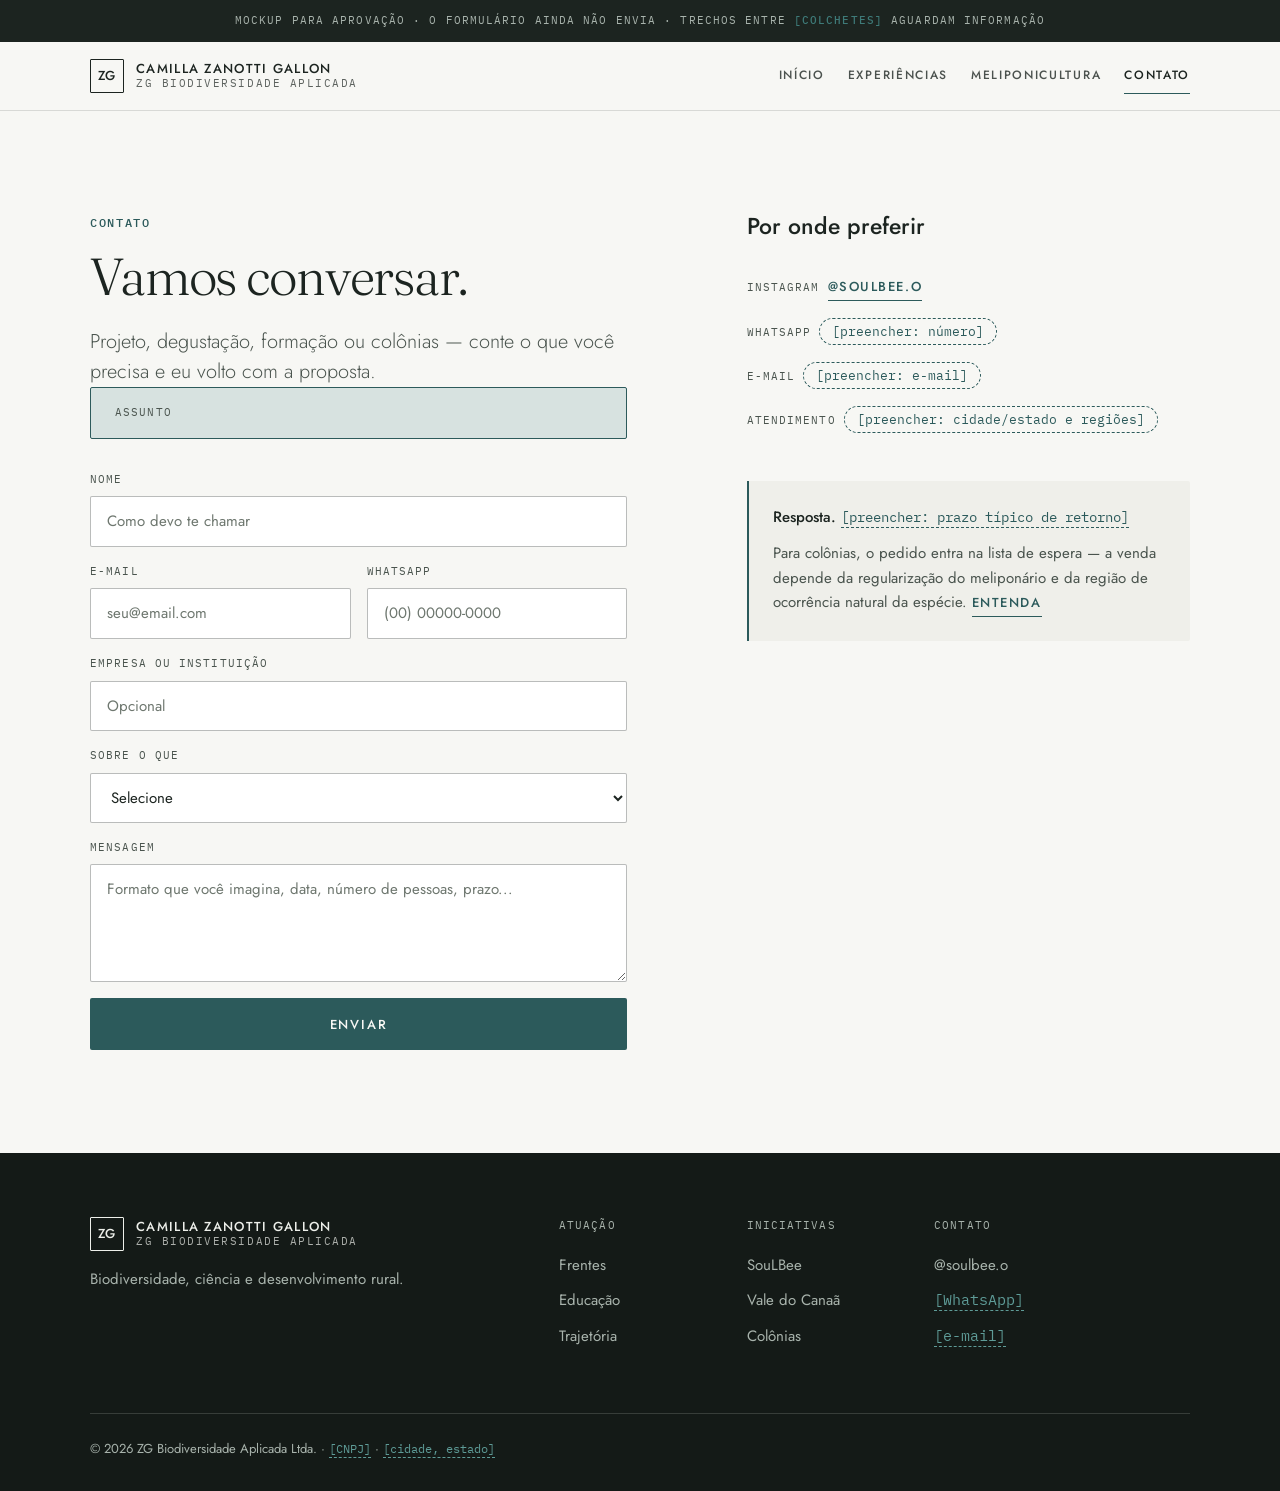
==== contato.html @ bf923b38 "Mockup do site de Camilla Zanotti Gallon Site estatico de quatro paginas liderado por Camilla/ZG Bio" ====
<!DOCTYPE html>
<html lang="pt-BR">
<head>
<meta charset="utf-8">
<meta name="viewport" content="width=device-width,initial-scale=1">
<meta name="robots" content="noindex,nofollow">
<title>Falar com Camilla</title>
<link rel="preconnect" href="https://fonts.googleapis.com">
<link rel="preconnect" href="https://fonts.gstatic.com" crossorigin>
<link rel="stylesheet" href="https://fonts.googleapis.com/css2?family=Fraunces:ital,opsz,wght@0,9..144,300..500;1,9..144,300..500&family=IBM+Plex+Mono:ital,wght@0,400;0,500;1,400&family=Jost:ital,wght@0,300..500;1,400&display=swap">
<link rel="stylesheet" href="css/site.css">
</head>
<body>

<!-- ============================================================
     == SB:CONTATO == o ponto onde as três portas se encontram
     ============================================================
     O formulário JÁ SABE de onde a pessoa veio: cada CTA do site
     chega aqui com ?oferta=slug, e o JS transforma isso em um
     bloco de contexto visível + campo preenchido. Assim a
     mensagem nunca chega sem assunto.
     ============================================================ -->

<div id="site" lang="pt-BR" data-marca="zg">

<a class="skip" href="#conteudo">Ir para o conteúdo</a>

<div class="aviso mono-caps">
  Mockup para aprovação · o formulário ainda não envia ·
  trechos entre <b>[colchetes]</b> aguardam informação
</div>

<span class="sentinela" id="sentinela" aria-hidden="true"></span>

<header class="hdr" id="hdr">
  <div class="container hdr-in">
    <a class="wm" href="index.html" aria-label="Camilla Zanotti Gallon, início">
      <span class="wm-sig" aria-hidden="true">ZG</span>
      <span class="wm-txt">
        <b>Camilla Zanotti Gallon</b>
        <span>ZG Biodiversidade Aplicada</span>
      </span>
    </a>
    <nav class="hdr-nav" aria-label="Navegação principal">
      <a href="index.html">Início</a>
      <a href="experiencias.html">Experiências</a>
      <a href="meliponicultura.html">Meliponicultura</a>
      <a href="contato.html">Contato</a>
    </nav>
    <button class="burger" id="burger" aria-expanded="false" aria-controls="menu">
      Menu <span class="burger-x" aria-hidden="true"></span>
    </button>
  </div>
  <span class="hdr-fio" aria-hidden="true"></span>
</header>

<div class="menu" id="menu" hidden>
  <button class="menu-fechar" id="menu-fechar">Fechar</button>
  <a href="index.html">Início</a>
  <a href="experiencias.html">Experiências</a>
  <a href="meliponicultura.html">Meliponicultura</a>
  <a href="contato.html">Contato</a>
</div>

<main id="conteudo">

<section class="sec band-page">
  <div class="container">
    <div class="g12" style="row-gap:var(--s-8)">

      <div style="grid-column:1 / span 6">
        <span class="eyebrow">Contato</span>
        <h1 style="margin-top:var(--s-4)">Vamos conversar.</h1>
        <p class="lead" style="margin-top:var(--s-5)">
          Projeto, degustação, formação ou colônias — conte o que você precisa e
          eu volto com a proposta.
        </p>

        <!-- preenchido pelo JS a partir de ?oferta= -->
        <div class="contexto" id="contexto" hidden>
          <span class="mono-caps">Assunto</span>
          <b id="contexto-nome"></b>
        </div>

        <form class="form" data-mock novalidate style="margin-top:var(--s-6)">
          <div class="campo">
            <label for="ct-nome">Nome</label>
            <input id="ct-nome" name="nome" type="text" autocomplete="name" placeholder="Como devo te chamar">
          </div>
          <div class="form-2">
            <div class="campo">
              <label for="ct-email">E-mail</label>
              <input id="ct-email" name="email" type="email" autocomplete="email" placeholder="seu@email.com">
            </div>
            <div class="campo">
              <label for="ct-fone">WhatsApp</label>
              <input id="ct-fone" name="telefone" type="tel" autocomplete="tel" placeholder="(00) 00000-0000">
            </div>
          </div>
          <div class="campo">
            <label for="ct-org">Empresa ou instituição</label>
            <input id="ct-org" name="organizacao" type="text" placeholder="Opcional">
          </div>
          <div class="campo">
            <label for="campo-assunto">Sobre o que</label>
            <select id="campo-assunto" name="assunto">
              <option value="">Selecione</option>
              <option>Degustação guiada para equipes e eventos</option>
              <option>Harmonização de méis</option>
              <option>Curadoria e análise sensorial de méis</option>
              <option>Participação como jurada em concursos</option>
              <option>Formação em meliponicultura — introdução</option>
              <option>Formação em meliponicultura — manejo</option>
              <option>Formação em análise sensorial de méis</option>
              <option>Lista de espera — colônias de abelhas nativas</option>
              <option>Projetos e consultoria técnica</option>
              <option>Outro assunto</option>
            </select>
          </div>
          <div class="campo">
            <label for="ct-msg">Mensagem</label>
            <textarea id="ct-msg" name="mensagem"
              placeholder="Formato que você imagina, data, número de pessoas, prazo..."></textarea>
          </div>
          <input type="hidden" id="campo-oferta" name="oferta" value="">
          <button class="btn btn-1" type="submit">Enviar</button>
          <p class="form-aviso nota-legal mono-caps" hidden>
            Este é um mockup — o formulário ainda não envia. No site publicado,
            esta mensagem chegaria por e-mail e WhatsApp, já com o assunto
            preenchido.
          </p>
        </form>
      </div>

      <div style="grid-column:8 / span 5">
        <h3>Por onde preferir</h3>
        <dl class="canais" style="flex-direction:column;gap:var(--s-4);border-top:0;padding-top:var(--s-4);margin-top:var(--s-4)">
          <div class="canal">
            <dt>Instagram</dt>
            <dd><a class="lnk lnk-ac" href="https://instagram.com/soulbee.o"
                   target="_blank" rel="noopener noreferrer">@soulbee.o</a></dd>
          </div>
          <div class="canal">
            <dt>WhatsApp</dt>
            <dd><span class="chip-ph">[preencher: número]</span></dd>
          </div>
          <div class="canal">
            <dt>E-mail</dt>
            <dd><span class="chip-ph">[preencher: e-mail]</span></dd>
          </div>
          <div class="canal">
            <dt>Atendimento</dt>
            <dd><span class="chip-ph">[preencher: cidade/estado e regiões]</span></dd>
          </div>
        </dl>

        <div class="nota-legal" style="margin-top:var(--s-7)">
          <p>
            <strong>Resposta.</strong>
            <span class="ph">[preencher: prazo t&iacute;pico de retorno]</span>
          </p>
          <p>
            Para colônias, o pedido entra na lista de espera — a venda depende da
            regularização do meliponário e da região de ocorrência natural da
            espécie. <a class="lnk lnk-ac" href="meliponicultura.html#colonias">Entenda</a>
          </p>
        </div>
      </div>

    </div>
  </div>
</section>

</main>

<footer class="ft band-dark-2">
  <div class="container">
    <div class="g12 ft-grid">
      <div class="ft-marca">
        <span class="wm">
          <span class="wm-sig" aria-hidden="true">ZG</span>
          <span class="wm-txt">
            <b>Camilla Zanotti Gallon</b>
            <span>ZG Biodiversidade Aplicada</span>
          </span>
        </span>
        <p>Biodiversidade, ciência e desenvolvimento rural.</p>
      </div>
      <div class="ft-col">
        <h4>Atuação</h4>
        <ul>
          <li><a href="index.html#frentes">Frentes</a></li>
          <li><a href="index.html#educacao">Educação</a></li>
          <li><a href="index.html#trajetoria">Trajetória</a></li>
        </ul>
      </div>
      <div class="ft-col">
        <h4>Iniciativas</h4>
        <ul>
          <li><a href="experiencias.html">SouLBee</a></li>
          <li><a href="meliponicultura.html">Vale do Canaã</a></li>
          <li><a href="meliponicultura.html#colonias">Colônias</a></li>
        </ul>
      </div>
      <div class="ft-col">
        <h4>Contato</h4>
        <ul>
          <li><a href="https://instagram.com/soulbee.o" target="_blank" rel="noopener noreferrer">@soulbee.o</a></li>
          <li><span class="ph">[WhatsApp]</span></li>
          <li><span class="ph">[e-mail]</span></li>
        </ul>
      </div>
    </div>
    <div class="ft-legal">
      <p>© 2026 ZG Biodiversidade Aplicada Ltda. · <span class="ph">[CNPJ]</span> · <span class="ph">[cidade, estado]</span></p>
    </div>
  </div>
</footer>

<noscript>
  <div class="aviso mono-caps">
    Sem JavaScript o formulário não preenche o assunto automaticamente —
    basta selecioná-lo na lista.
  </div>
</noscript>

</div><!-- /#site -->
<script src="js/site.js"></script>
</body>
</html>
---- css/site.css ----
/* ============================================================
   SITE CAMILLA ZANOTTI GALLON / ZG BIODIVERSIDADE APLICADA
   Folha compartilhada por todas as páginas.
   Índice:  grep -n "== SB:" css/site.css
   ============================================================

   DUAS MARCAS, UM SISTEMA
   A diferenciação vem de PALETA, DENSIDADE e ACENTO — não de
   tipografia. Trocar de fonte entre seções do mesmo site vira
   bagunça, e é a mesma pessoa por trás das duas.

     [data-marca="zg"]        relatório científico, papel frio,
                              acento petrol que PODE ser texto
     [data-marca="soulbee"]   editorial artesanal, creme quente,
                              âmbar que NUNCA pode ser texto

   Os componentes só usam tokens semânticos (--sf-*, --tx-*,
   --ac-*). Nenhum componente referencia cor de marca direto, e
   nenhuma cor existe só dentro de um bloco de tema.
   ============================================================ */

/* ============================================================
   == SB:CSS:RESET == à prova de quirks mode
   A Home é a página principal do artifact e é servida sem
   doctype (o publicador embrulha), então ela roda em quirks
   enquanto as outras rodam em standards. Estas regras fazem o
   layout ser idêntico nos dois modos.
   ============================================================ */
*,*::before,*::after{ box-sizing:border-box }
html,body{ margin:0; padding:0 }
/* :where() zera a especificidade do seletor. Sem isso o reset
   tinha peso de ID e vencia toda margem definida por classe. */
:where(#site) :where(h1,h2,h3,h4,p,ul,ol,dl,dd,figure,blockquote){ margin:0; padding:0 }
:where(#site) :where(ul,ol){ list-style:none }
:where(#site) :where(img,svg,video){ display:block; max-width:100% }
:where(#site) :where(button,input,select,textarea){ font:inherit; color:inherit }
:where(#site) :where(button){ background:none; border:0; padding:0; cursor:pointer }
:where(#site) :where(a){ color:inherit; text-decoration:none }

/* ============================================================
   == SB:CSS:TOKENS ==
   Tokens vivem em #site, não em :root — no alvo publicado o
   :root é o <html> do host e carrega data-theme.
   ============================================================ */
#site{
  color-scheme:only light;

  /* --- paleta ZG: relatório científico --- */
  --zg-paper:#F7F7F4;  --zg-paper-2:#EFEFEA;  --zg-paper-3:#E4E5DE;
  --zg-ink:#1C2420;    --zg-ink-2:#4A544E;    --zg-ink-3:#6E776F;
  --zg-accent:#2C5A5B; --zg-accent-2:#3E7A78; --zg-accent-pale:#D7E2E0;

  /* --- paleta SouLBee: editorial artesanal --- */
  --sb-cream:#F7F3E8;  --sb-cream-2:#EFE8D6;  --sb-cream-3:#FBF9F2;
  --sb-forest:#2A2E20; --sb-forest-2:#363B29; --sb-forest-3:#1C2016;
  --sb-sage:#8B8F5E;   --sb-sage-2:#C7CAA6;   --sb-sage-050:#EDEEE0;
  --sb-amber:#D99B2B;  --sb-amber-2:#B87F1C;  --sb-amber-pale:#F2D79A;
  --sb-mel:#8A5E12;    /* âmbar legível: 5.0:1 sobre creme */
  --sb-gold:#C6A15B;   --sb-brown:#6B4A2A;    --sb-frame:#EDE4D2;

  /* --- tipografia (compartilhada pelas duas marcas) --- */
  --f-display:"Fraunces","Iowan Old Style","Palatino Linotype",Palatino,"Book Antiqua",Georgia,serif;
  --f-sans:"Jost",Futura,"Century Gothic","Avenir Next",Avenir,"Segoe UI",Roboto,Arial,sans-serif;
  --f-mono:"IBM Plex Mono",ui-monospace,"SFMono-Regular","SF Mono",Menlo,Consolas,monospace;

  --fs-hero:clamp(2.5rem,1.3rem + 5.6vw,5rem);
  --fs-900:clamp(2rem,1.45rem + 2.6vw,3.25rem);
  --fs-800:clamp(1.6rem,1.3rem + 1.5vw,2.375rem);
  --fs-700:clamp(1.375rem,1.2rem + .85vw,1.75rem);
  --fs-600:clamp(1.1875rem,1.12rem + .4vw,1.4375rem);
  --fs-lead:clamp(1.0625rem,1rem + .45vw,1.25rem);
  --fs-400:clamp(1rem,.97rem + .15vw,1.0625rem);
  --fs-300:.9375rem; --fs-200:.8125rem; --fs-100:.75rem; --fs-mono:.6875rem;

  --lh-tight:1.04; --lh-snug:1.16; --lh-body:1.62;
  --tr-mega:-.022em; --tr-tight:-.012em;
  --tr-wide:.08em; --tr-eyebrow:.18em; --tr-marca:.3em;

  /* --- espaço --- */
  --s-1:.25rem; --s-2:.5rem; --s-3:.75rem; --s-4:1rem;  --s-5:1.5rem;
  --s-6:2rem;   --s-7:3rem;  --s-8:4rem;   --s-9:6rem;
  --sec-y:clamp(4rem,8vw,7.5rem);
  --gut:clamp(1.125rem,4vw,2.5rem);
  --maxw:1180px; --maxw-txt:62ch; --header-h:68px;

  /* --- formas e sombra --- */
  --r-1:2px; --r-2:6px; --r-pill:999px;
  --sh-nav:0 8px 24px rgba(28,36,32,.08);

  /* --- easing e duração --- */
  --e-out:cubic-bezier(.22,.61,.36,1);
  --e-inout:cubic-bezier(.65,.05,.36,1);
  --e-mel:cubic-bezier(.16,.84,.28,1);
  --e-gota:cubic-bezier(.55,.06,.68,.19);
  --d-1:140ms; --d-2:240ms; --d-3:420ms; --d-4:700ms;
  --d-asa:120ms; --d-onda:16s;

  --z-art:1; --z-conteudo:2; --z-sticky:50; --z-menu:60;
}

/* --- tokens semânticos: padrão = ZG, porque o site é liderado
   por ela. Os componentes só enxergam estes. --- */
/* :where(#site) vale 0 de especificidade. Sem isso o #site
   carregava os tokens da ZG com peso de ID e vencia o
   [data-marca="soulbee"] do MESMO elemento — a página inteira da
   SouLBee saía com o acento petrol da ZG. */
:where(#site),
[data-marca="zg"]{
  --sf-page:var(--zg-paper);
  --sf-sunken:var(--zg-paper-2);
  --sf-raised:#FFFFFF;
  --sf-dark:var(--zg-ink);
  --sf-dark-2:#141A17;
  --tx-1:var(--zg-ink);
  --tx-2:var(--zg-ink-2);
  --tx-3:var(--zg-ink-3);
  --tx-ac:var(--zg-accent);        /* 7.2:1 — PODE ser texto */
  --ac-graf:var(--zg-accent);      /* grafismo */
  --ac-pale:var(--zg-accent-pale);
  --tx-on-dark:#EDEFEA;
  --tx-on-dark-2:#A8B3AC;
  --ac-on-dark:#5E9B97;            /* 5.05:1 sobre a tinta ZG */
  --ln:rgba(28,36,32,.14);
  --ln-forte:rgba(28,36,32,.3);
  --ln-dark:rgba(237,239,234,.16);
  --ln-dark-forte:rgba(237,239,234,.32);
}

[data-marca="soulbee"]{
  --sf-page:var(--sb-cream);
  --sf-sunken:var(--sb-cream-2);
  --sf-raised:var(--sb-cream-3);
  --sf-dark:var(--sb-forest);
  --sf-dark-2:var(--sb-forest-3);
  --tx-1:var(--sb-forest);
  --tx-2:#5A5F49;
  --tx-3:#7C8168;
  --tx-ac:var(--sb-mel);           /* âmbar LEGÍVEL; o --sb-amber não serve */
  --ac-graf:var(--sb-amber);       /* grafismo apenas */
  --ac-pale:var(--sb-amber-pale);
  --tx-on-dark:#EDE7D8;
  --tx-on-dark-2:#B4B893;
  --ac-on-dark:var(--sb-amber);    /* 5.7:1 sobre o verde SouLBee */
  --ln:rgba(42,46,32,.14);
  --ln-forte:rgba(42,46,32,.3);
  --ln-dark:rgba(247,243,232,.16);
  --ln-dark-forte:rgba(247,243,232,.3);
}

/* Vale do Canaã: origem produtiva. Família sage/floresta, SEM
   âmbar — o âmbar é o acento da SouLBee e confundiria as duas.
   [identidade provisória: o Vale do Canaã ainda não tem uma] */
[data-marca="vale"]{
  --sf-page:#F1F2EA;
  --sf-sunken:#E7E9DC;
  --sf-raised:#F8F9F3;
  --sf-dark:var(--sb-forest);
  --sf-dark-2:var(--sb-forest-3);
  --tx-1:var(--sb-forest);
  --tx-2:#555B46;
  --tx-3:#7C8168;
  --tx-ac:#4D5235;                 /* sage escuro: legível como texto */
  --ac-graf:var(--sb-sage);
  --ac-pale:#DDE0CA;
  --tx-on-dark:#EDE7D8;
  --tx-on-dark-2:#B4B893;
  --ac-on-dark:var(--sb-sage-2);
  --ln:rgba(42,46,32,.14);
  --ln-forte:rgba(42,46,32,.3);
  --ln-dark:rgba(247,243,232,.16);
  --ln-dark-forte:rgba(247,243,232,.3);
}

/* ============================================================
   == SB:CSS:BASE ==
   ============================================================ */
#site{
  font-family:var(--f-sans); font-size:var(--fs-400);
  line-height:var(--lh-body); color:var(--tx-1);
  background:var(--sf-page); min-height:100svh;
  /* clip, não hidden: clip não cria contexto de rolagem, então
     o position:sticky do header continua funcionando */
  overflow-x:clip;
  -webkit-font-smoothing:antialiased;
}
@supports not (overflow-x:clip){ #site{ overflow-x:hidden } }
html,body{ background:#F7F7F4 }
#site ::selection{ background:var(--ac-pale); color:var(--tx-1) }
#site{ accent-color:var(--ac-graf) }

#site h1,#site h2,#site h3{
  font-family:var(--f-display); font-weight:300;
  font-variation-settings:"SOFT" 0,"WONK" 0;
  letter-spacing:var(--tr-tight); line-height:var(--lh-snug);
  text-wrap:balance; color:var(--tx-1);
}
#site h1{ font-size:var(--fs-900); line-height:var(--lh-tight); letter-spacing:var(--tr-mega) }
#site h2{ font-size:var(--fs-800) }
#site h3{ font-family:var(--f-sans); font-size:var(--fs-600); font-weight:500; letter-spacing:0 }
#site p{ max-width:var(--maxw-txt) }
#site b,#site strong{ font-weight:500 }
#site i.sci{ font-style:italic }

.container{ width:100%; max-width:var(--maxw); margin-inline:auto; padding-inline:var(--gut) }
.sec{ position:relative; padding-block:var(--sec-y) }
.sec-sm{ padding-block:clamp(2.5rem,5vw,4rem) }
.g12{ display:grid; grid-template-columns:repeat(12,1fr); gap:clamp(1rem,2vw,1.75rem) }
.g12>*{ min-width:0 }   /* causa nº1 de overflow horizontal */
.stack>*+*{ margin-top:var(--flow,var(--s-4)) }

.band-page{ background:var(--sf-page); color:var(--tx-1) }
.band-sunken{ background:var(--sf-sunken); color:var(--tx-1) }
.band-dark,.band-dark-2{
  color:var(--tx-on-dark);
  /* reatribuicao: todo componente dentro da faixa passa a ler
     tinta clara sem precisar de regra propria */
  --tx-1:var(--tx-on-dark);
  --tx-2:var(--tx-on-dark-2);
  --tx-3:var(--tx-on-dark-2);
  --tx-ac:var(--ac-on-dark);
  --ac-graf:var(--ac-on-dark);
  --ln:var(--ln-dark);
  --ln-forte:var(--ln-dark-forte);
  --sf-raised:rgba(255,255,255,.04);
  --sf-sunken:rgba(255,255,255,.05);
}
.band-dark{ background:var(--sf-dark) }
.band-dark-2{ background:var(--sf-dark-2) }

/* ============================================================
   == SB:CSS:UTIL ==
   ============================================================ */
.eyebrow{
  font-size:var(--fs-100); font-weight:500; letter-spacing:var(--tr-eyebrow);
  text-transform:uppercase; color:var(--tx-2); display:block;
}
/* na ZG o rótulo é mono — é o que dá o registro de relatório */
[data-marca="zg"] .eyebrow{ font-family:var(--f-mono); letter-spacing:.14em; color:var(--tx-ac) }

.lead{ font-size:var(--fs-lead); font-weight:300; line-height:1.5; color:var(--tx-2); max-width:54ch }

.mono{ font-family:var(--f-mono); font-size:var(--fs-200); letter-spacing:var(--tr-wide); font-variant-numeric:tabular-nums }
.mono-caps{ font-family:var(--f-mono); font-size:var(--fs-mono); letter-spacing:.1em; text-transform:uppercase }
.num-sec{ font-family:var(--f-mono); font-size:var(--fs-200); color:var(--tx-ac); display:block; margin-bottom:var(--s-2) }

/* placeholder: a convenção que torna o mockup revisável */
.ph{
  font-family:var(--f-mono); font-size:.9em; color:var(--tx-ac);
  border-bottom:1px dashed currentColor; padding-bottom:1px; overflow-wrap:anywhere;
}
.band-dark .ph,.band-dark-2 .ph{ color:var(--ac-graf) }

/* --- botões --- */
.btn{
  display:inline-flex; align-items:center; justify-content:center; gap:var(--s-2);
  min-height:52px; padding:0 var(--s-6); border-radius:var(--r-1);
  font-size:var(--fs-200); font-weight:500; letter-spacing:.14em;
  text-transform:uppercase; white-space:nowrap; text-align:center;
  position:relative; overflow:hidden; isolation:isolate;
  transition:color var(--d-2) var(--e-out),border-color var(--d-2) var(--e-out),
             background-color var(--d-2) var(--e-out);
}
.btn-1{ background:var(--ac-graf); color:#16201C }
[data-marca="zg"] .btn-1{ color:#F7F7F4 }
.btn-1:hover{ background:var(--tx-1); color:var(--sf-page) }
.btn-2{ border:1px solid var(--ln-forte); color:var(--tx-1) }
.btn-2:hover{ border-color:var(--tx-1); background:rgba(28,36,32,.04) }
.band-dark .btn-2,.band-dark-2 .btn-2{ border-color:var(--ln-dark-forte); color:var(--tx-on-dark) }
.band-dark .btn-2:hover,.band-dark-2 .btn-2:hover{ border-color:var(--tx-on-dark); background:rgba(255,255,255,.07) }
.btn-row{ display:flex; flex-wrap:wrap; gap:var(--s-3) var(--s-4); align-items:center }

.lnk{
  display:inline-block; font-size:var(--fs-200); font-weight:500;
  letter-spacing:.12em; text-transform:uppercase;
  border-bottom:1px solid currentColor; padding-bottom:3px;
  transition:opacity var(--d-2) var(--e-out);
}
.lnk:hover{ opacity:.62 }
.lnk-ac{ color:var(--tx-ac) }

.rule{ height:1px; background:var(--ln); border:0 }

#site :focus-visible{ outline:2px solid var(--tx-ac); outline-offset:3px; border-radius:2px }
.band-dark :focus-visible,.band-dark-2 :focus-visible{ outline-color:var(--ac-graf) }

.sr-only{
  position:absolute!important; width:1px; height:1px; padding:0; margin:-1px;
  overflow:hidden; clip:rect(0 0 0 0); clip-path:inset(50%); white-space:nowrap; border:0;
}
.skip{
  position:absolute; left:var(--s-4); top:-100px; z-index:200;
  background:var(--sf-dark); color:var(--tx-on-dark);
  padding:var(--s-3) var(--s-5); border-radius:var(--r-2);
  font-size:var(--fs-200); letter-spacing:.1em; text-transform:uppercase;
  transition:top var(--d-2) var(--e-out);
}
.skip:focus{ top:var(--s-4) }

.scroller{
  display:flex; gap:var(--s-4); overflow-x:auto; overscroll-behavior-x:contain;
  scroll-snap-type:x proximity; scrollbar-width:thin;
  margin-inline:calc(var(--gut) * -1); padding:var(--s-2) var(--gut) var(--s-5);
}
.scroller>*{ scroll-snap-align:start }

.art{ position:absolute; inset:0; overflow:hidden; pointer-events:none; z-index:var(--z-art) }
.art>*{ position:absolute }
.corpo{ position:relative; z-index:var(--z-conteudo) }

.aviso{
  background:var(--zg-ink); color:#A8B3AC; text-align:center;
  padding:var(--s-3) var(--gut);
}
.aviso b{ color:var(--zg-accent-2) }

/* ============================================================
   == SB:CSS:MARCA == wordmark ZG e glifo SouLBee
   O wordmark da ZG é tipográfico e deliberadamente SEM abelha:
   o ponto do documento é que a página profissional não se reduz
   ao universo das abelhas.  [proposta a validar]
   ============================================================ */
.wm{ display:inline-flex; align-items:center; gap:var(--s-3); flex-shrink:0 }
.wm-sig{
  display:grid; place-items:center;
  width:34px; height:34px; flex:0 0 auto;
  border:1px solid currentColor; border-radius:1px;
  font-family:var(--f-sans); font-weight:500; font-size:.8125rem;
  letter-spacing:.06em; line-height:1;
}
.wm-txt{ display:flex; flex-direction:column; line-height:1.2 }
.wm-txt b{
  font-family:var(--f-sans); font-weight:500; font-size:var(--fs-200);
  letter-spacing:.1em; text-transform:uppercase;
}
.wm-txt span{
  font-family:var(--f-mono); font-size:var(--fs-mono);
  letter-spacing:.14em; text-transform:uppercase; opacity:.7;
}
.wm-sb{ display:inline-flex; align-items:center; gap:var(--s-3) }
.wm-sb svg{ width:30px; height:30px; flex:0 0 auto }
.wm-sb b{
  font-family:var(--f-sans); font-weight:500; font-size:var(--fs-200);
  letter-spacing:var(--tr-marca); text-transform:uppercase;
}

/* ============================================================
   == SB:CSS:HEADER ==
   ============================================================ */
.hdr{
  position:sticky; top:0; z-index:var(--z-sticky);
  background:var(--sf-page); color:var(--tx-1);
  border-bottom:1px solid var(--ln);
  transition:box-shadow var(--d-3) var(--e-out);
}
.hdr.is-solid{ box-shadow:var(--sh-nav) }   /* a única sombra do site */
.hdr-sobre{ background:transparent; border-bottom-color:transparent; color:var(--tx-on-dark) }
.hdr-sobre.is-solid{
  background:var(--sf-page); color:var(--tx-1);
  border-bottom-color:var(--ln); backdrop-filter:blur(10px);
}
.hdr-in{
  display:flex; align-items:center; justify-content:space-between;
  gap:var(--s-5);
  /* literal, NUNCA var(--header-h): o JS escreve --header-h a
     partir da altura medida, e usá-la aqui criaria um laço em que
     o header cresce a cada medição. */
  min-height:68px;
}
.hdr-nav{ display:flex; align-items:center; gap:clamp(.75rem,1.8vw,1.5rem) }
.hdr-nav a{
  font-size:var(--fs-100); font-weight:500; letter-spacing:.14em;
  text-transform:uppercase; padding:var(--s-2) 0; position:relative; opacity:.78;
  transition:opacity var(--d-2) var(--e-out);
}
.hdr-nav a:hover{ opacity:1 }
.hdr-nav a::after{
  content:""; position:absolute; left:0; right:0; bottom:0; height:1px;
  background:currentColor; transform:scaleX(0); transform-origin:left;
  transition:transform var(--d-2) var(--e-out);
}
.hdr-nav a:hover::after{ transform:scaleX(1) }
.hdr-nav a[aria-current]{ opacity:1 }
.hdr-nav a[aria-current]::after{ transform:scaleX(1); background:var(--ac-graf) }
.hdr-cta{ margin-left:var(--s-2) }
.hdr-fio{
  position:absolute; left:0; bottom:-1px; height:2px; width:100%;
  background:var(--ac-graf); transform-origin:left;
  transform:scaleX(var(--sb-progress,0));
}
.sentinela{ width:100%; height:1px }

.burger{
  display:none; align-items:center; gap:var(--s-2);
  font-size:var(--fs-100); font-weight:500; letter-spacing:.14em;
  text-transform:uppercase; padding:var(--s-3) 0;
}
.burger-x{ display:inline-block; width:16px; height:10px; position:relative }
.burger-x::before,.burger-x::after{
  content:""; position:absolute; left:0; right:0; height:1px; background:currentColor;
  transition:transform var(--d-2) var(--e-out);
}
.burger-x::before{ top:0 } .burger-x::after{ bottom:0 }
.burger[aria-expanded="true"] .burger-x::before{ transform:translateY(4.5px) rotate(45deg) }
.burger[aria-expanded="true"] .burger-x::after{ transform:translateY(-4.5px) rotate(-45deg) }

.menu{
  position:fixed; inset:0; z-index:var(--z-menu);
  background:var(--sf-dark); color:var(--tx-on-dark);
  display:flex; flex-direction:column; justify-content:center;
  gap:var(--s-5); padding:var(--gut);
  opacity:0; visibility:hidden; transform:translateY(-8px);
  transition:opacity var(--d-3) var(--e-out),transform var(--d-3) var(--e-out),
             visibility 0s linear var(--d-3);
}
.menu.is-open{ opacity:1; visibility:visible; transform:none; transition-delay:0s }
.menu a{
  font-family:var(--f-display); font-size:var(--fs-700); font-weight:300;
  border-bottom:1px solid var(--ln-dark); padding-bottom:var(--s-3);
}
.menu-fechar{
  position:absolute; top:var(--gut); right:var(--gut);
  font-size:var(--fs-100); letter-spacing:.16em; text-transform:uppercase;
}

/* ============================================================
   == SB:CSS:HERO == e as TRÊS PORTAS
   Cada porta nomeia o COMPRADOR, não a marca — quem chega se
   reconhece pelo que é, não pelo nome da iniciativa.
   ============================================================ */
.hero{ position:relative; overflow:hidden; padding-block:clamp(3.5rem,8vw,6.5rem) clamp(3rem,6vw,5rem) }
.hero-sobre{ min-height:min(92svh,860px); display:flex; align-items:center }
.hero h1{ font-size:var(--fs-hero); margin:var(--s-4) 0 var(--s-5) }
.hero .lead{ margin-bottom:var(--s-7) }
.hero-assin{
  font-family:var(--f-mono); font-size:var(--fs-200); letter-spacing:.1em;
  color:var(--tx-2); display:block; margin-bottom:var(--s-6);
}

.portas{
  display:grid; grid-template-columns:repeat(3,1fr);
  gap:var(--s-4); margin-top:var(--s-6); align-items:stretch;
}
.porta{
  display:flex; flex-direction:column; gap:var(--s-2);
  padding:var(--s-5); min-height:104px;
  border:1px solid var(--ln-forte); border-radius:var(--r-1);
  /* o fio da esquerda é o acento do DESTINO: a porta já diz em
     que mundo você entra, antes de você clicar */
  border-left:2px solid var(--porta-ac,var(--ln-forte));
  background:var(--sf-raised); color:var(--tx-1);
  transition:border-color var(--d-2) var(--e-out),background-color var(--d-2) var(--e-out),
             transform var(--d-2) var(--e-out);
}
.porta b{
  font-size:var(--fs-200); font-weight:500; letter-spacing:.1em;
  text-transform:uppercase; line-height:1.3;
}
.porta span{ font-family:var(--f-mono); font-size:var(--fs-mono); line-height:1.5; color:var(--tx-2) }
.porta::after{
  content:"→"; font-family:var(--f-mono); color:var(--porta-ac,var(--tx-ac));
  margin-top:auto; font-size:var(--fs-300);
  transition:transform var(--d-2) var(--e-out);
}
.porta:hover{ border-color:var(--tx-ac); border-left-color:var(--porta-ac,var(--tx-ac)); background:var(--sf-page) }
.sb-motion .porta:hover{ transform:translateY(-2px) }
.sb-motion .porta:hover::after{ transform:translateX(4px) }

/* ============================================================
   == SB:CSS:BLOCOS == frentes, educação, credenciais
   ============================================================ */
.frente{
  position:relative; padding:clamp(1.75rem,3.5vw,2.75rem);
  border:1px solid var(--ln); border-radius:var(--r-1);
  background:var(--sf-page); color:var(--tx-1);
  display:flex; flex-direction:column; gap:var(--s-4); min-width:0;
}
.frente-tag{
  font-family:var(--f-mono); font-size:var(--fs-mono); letter-spacing:.12em;
  text-transform:uppercase; color:var(--tx-ac);
  border:1px solid currentColor; border-radius:var(--r-pill);
  padding:3px var(--s-3); align-self:flex-start;
  max-width:100%; overflow-wrap:anywhere; line-height:1.5;
}
.frente h3{ font-family:var(--f-display); font-weight:300; font-size:var(--fs-700) }
.frente p{ color:var(--tx-2); max-width:46ch }
.frente .lnk{ margin-top:auto; align-self:flex-start; color:var(--tx-ac) }

.pilares{ row-gap:var(--s-7) }
.pilar{ grid-column:span 4; position:relative; padding-left:var(--s-6) }
.pilar::before{
  content:""; position:absolute; left:0; top:0; bottom:0; width:1px;
  background:var(--ln); transform-origin:top;
}
.sb-motion .pilar::before{
  transform:scaleY(0); transition:transform var(--d-4) var(--e-out);
  transition-delay:calc(var(--i,0) * 120ms);
}
.sb-motion .pilar.is-in::before{ transform:scaleY(1) }
.pilar svg{ width:46px; height:46px; margin-bottom:var(--s-4); color:var(--ac-graf) }
.pilar h3{ margin-bottom:var(--s-3) }
.pilar p{ color:var(--tx-2); font-size:var(--fs-300); max-width:34ch }

.creds{ display:flex; flex-wrap:wrap; gap:var(--s-2) }
.creds li{
  font-family:var(--f-mono); font-size:var(--fs-mono); letter-spacing:.08em;
  text-transform:uppercase; color:var(--tx-2);
  border:1px solid var(--ln-forte); border-radius:var(--r-pill);
  padding:var(--s-2) var(--s-4);
}

/* linha do tempo ciência → aplicação */
.trilho{ display:grid; grid-template-columns:repeat(auto-fit,minmax(142px,1fr)); gap:var(--s-5); margin-top:var(--s-6) }
.trilho-p{ position:relative; padding-top:var(--s-5); border-top:1px solid var(--ln) }
.trilho-p b{ font-family:var(--f-mono); font-size:var(--fs-200); color:var(--tx-ac); display:block; margin-bottom:var(--s-2) }
.trilho-p span{ font-size:var(--fs-300); color:var(--tx-2) }

/* ============================================================
   == SB:CSS:OFERTA ==
   O esqueleto fixo que transforma área de atuação em algo
   comprável. Usado por experiências e por formação.
   ============================================================ */
.ofertas{ display:grid; gap:var(--s-6); grid-template-columns:repeat(2,1fr) }
.oferta{
  display:flex; flex-direction:column;
  border:1px solid var(--ln); border-radius:var(--r-1);
  background:var(--sf-raised); overflow:hidden; min-width:0;
  transition:border-color var(--d-2) var(--e-out);
}
.oferta:hover{ border-color:var(--ln-forte) }
.oferta-topo{ padding:clamp(1.5rem,3vw,2rem) clamp(1.5rem,3vw,2rem) 0 }
.oferta-tag{
  font-family:var(--f-mono); font-size:var(--fs-mono); letter-spacing:.12em;
  text-transform:uppercase; color:var(--tx-ac); display:block; margin-bottom:var(--s-3);
}
.oferta h3{ font-family:var(--f-display); font-weight:300; font-size:var(--fs-700); margin-bottom:var(--s-3) }
.oferta-sub{ color:var(--tx-2); font-size:var(--fs-300); margin-bottom:var(--s-5) }
.oferta-corpo{ padding:0 clamp(1.5rem,3vw,2rem) clamp(1.5rem,3vw,2rem); display:flex; flex-direction:column; gap:var(--s-4); flex:1 }

/* as linhas do esqueleto */
.ficha{ border-top:1px solid var(--ln) }
.ficha>div{
  display:grid; grid-template-columns:minmax(92px,32%) 1fr; gap:var(--s-3);
  padding:var(--s-3) 0; border-bottom:1px solid var(--ln); align-items:baseline;
}
.ficha dt{ font-family:var(--f-mono); font-size:var(--fs-mono); letter-spacing:.1em; text-transform:uppercase; color:var(--tx-2) }
.ficha dd{ margin:0; font-size:var(--fs-300) }
.ficha li{ font-size:var(--fs-300); position:relative; padding-left:var(--s-4) }
.ficha li::before{ content:"·"; position:absolute; left:var(--s-2); color:var(--tx-ac) }
.ficha li+li{ margin-top:var(--s-1) }

.oferta-preco{
  display:flex; align-items:baseline; gap:var(--s-3); flex-wrap:wrap;
  padding-top:var(--s-2);
}
.oferta-preco b{
  font-family:var(--f-display); font-weight:400; font-size:var(--fs-700);
  line-height:1.1; color:var(--tx-1);
}
.oferta-preco .ph{ font-size:.5em; white-space:nowrap; overflow-wrap:normal }
.oferta-preco small{ font-family:var(--f-mono); font-size:var(--fs-mono); letter-spacing:.1em; text-transform:uppercase; color:var(--tx-2) }
.oferta .btn{ margin-top:auto; align-self:stretch }

/* ============================================================
   == SB:CSS:MOLDURA ==
   Moldura rotulada + marcas de corte + ilustração-fantasma lê
   como pré-impressão intencional. Retângulo cinza sem rótulo lê
   como quebrado. Mesmos pixels, impressão oposta.
   ============================================================ */
.moldura{
  position:relative; overflow:hidden; aspect-ratio:var(--ratio,4/5);
  background:var(--sb-frame); border:1px solid var(--ln);
  border-radius:var(--r-1); display:grid; place-items:center;
}
.moldura img{ position:absolute; inset:0; width:100%; height:100%; object-fit:cover; object-position:var(--pos,50% 50%) }
.moldura-art{ width:62%; max-width:250px; opacity:.3; color:var(--sb-forest) }
.moldura-marcas{
  position:absolute; inset:9px; pointer-events:none; opacity:.55;
  --mk:var(--sb-amber); --mkl:12px; --mkw:1px;
  background-image:
    linear-gradient(var(--mk),var(--mk)),linear-gradient(var(--mk),var(--mk)),
    linear-gradient(var(--mk),var(--mk)),linear-gradient(var(--mk),var(--mk)),
    linear-gradient(var(--mk),var(--mk)),linear-gradient(var(--mk),var(--mk)),
    linear-gradient(var(--mk),var(--mk)),linear-gradient(var(--mk),var(--mk));
  background-repeat:no-repeat;
  background-size:
    var(--mkl) var(--mkw),var(--mkw) var(--mkl), var(--mkl) var(--mkw),var(--mkw) var(--mkl),
    var(--mkl) var(--mkw),var(--mkw) var(--mkl), var(--mkl) var(--mkw),var(--mkw) var(--mkl);
  background-position:
    left top,left top, right top,right top,
    left bottom,left bottom, right bottom,right bottom;
}
.moldura-rot{ position:absolute; left:var(--s-4); bottom:var(--s-3); color:var(--tx-2); pointer-events:none }
.moldura.tem-foto .moldura-art,
.moldura.tem-foto .moldura-marcas,
.moldura.tem-foto .moldura-rot{ display:none }
.moldura.tem-foto{ background:var(--sf-sunken) }

/* ============================================================
   == SB:CSS:ESPECIES == fichas em folha de espécime
   Desenhadas como etiqueta de herbário — explicitamente NÃO
   como card de blog. É o schema fixo que faz parecer científico.
   ============================================================ */
.especies{ display:grid; grid-template-columns:repeat(3,1fr); gap:var(--s-5) }
.esp{
  display:flex; flex-direction:column; min-width:0;
  background:var(--sf-page); border:1px solid var(--ln); border-radius:var(--r-1); overflow:hidden;
}
.esp-fig{
  position:relative; aspect-ratio:16/10; overflow:hidden;
  background:var(--sb-sage-050); display:grid; place-items:end center;
  padding:var(--s-4); border-bottom:1px solid var(--ln);
}
.esp-fig::after{
  content:""; position:absolute; left:var(--s-4); right:var(--s-4); bottom:var(--s-4);
  height:1px; background:var(--ln-forte);
}
.esp-bee{ width:var(--bw,92px); transform-origin:50% 100%; transform:scale(var(--esc,1)); color:var(--sb-forest) }
/* "escala verdadeira": as abelhas partem de um tamanho
   normalizado e crescem até a proporção REAL entre elas */
.sb-motion .esp-bee{
  transform:scale(var(--esc0,.62));
  transition:transform 900ms var(--e-out); transition-delay:calc(var(--i,0) * 70ms);
}
.sb-motion .esp.is-in .esp-bee{ transform:scale(var(--esc,1)) }
.pelo{ opacity:0 }
.sb-motion .pelo{ transition:opacity var(--d-3) var(--e-out); transition-delay:calc(var(--p,0) * 30ms) }
.sb-motion .esp:hover .pelo{ opacity:.55 }
.esp-corpo{ padding:var(--s-5); display:flex; flex-direction:column; gap:var(--s-3) }
.esp-nome{ font-family:var(--f-display); font-size:var(--fs-600); font-weight:400; line-height:1.15 }
.esp-sci{ font-family:var(--f-mono); font-style:italic; font-size:var(--fs-200); color:var(--tx-2) }
.esp-tax{ color:var(--tx-2); border-bottom:1px solid var(--ln); padding-bottom:var(--s-3) }
.esp-dados{ display:flex; flex-direction:column; gap:var(--s-2) }
.esp-dados>div{ display:grid; grid-template-columns:minmax(88px,36%) 1fr; gap:var(--s-3); align-items:baseline }
.esp-dados dt{ font-family:var(--f-mono); font-size:var(--fs-mono); letter-spacing:.1em; text-transform:uppercase; color:var(--tx-2) }
.esp-dados dd{ margin:0; font-size:var(--fs-300) }
.escala{ display:flex; align-items:center; gap:var(--s-3); margin-bottom:var(--s-6); color:var(--tx-2) }
.escala i{ display:block; height:1px; width:64px; background:currentColor; transform-origin:left; font-style:normal }
.sb-motion .escala i{ transform:scaleX(0); transition:transform var(--d-4) var(--e-out) }
.sb-motion .escala.is-in i{ transform:scaleX(1) }

/* ============================================================
   == SB:CSS:FORM == contato e lista de espera
   ============================================================ */
.form{ display:grid; gap:var(--s-4); max-width:560px }
.campo{ display:flex; flex-direction:column; gap:var(--s-2) }
.campo label{ font-family:var(--f-mono); font-size:var(--fs-mono); letter-spacing:.1em; text-transform:uppercase; color:var(--tx-2) }
.campo input,.campo select,.campo textarea{
  width:100%; padding:var(--s-3) var(--s-4);
  border:1px solid var(--ln-forte); border-radius:var(--r-1);
  background:var(--sf-raised); color:var(--tx-1); font-size:var(--fs-300);
  transition:border-color var(--d-2) var(--e-out);
}
.campo textarea{ min-height:118px; resize:vertical }
.campo input:focus,.campo select:focus,.campo textarea:focus{ border-color:var(--tx-ac); outline:none }
.campo input::placeholder,.campo textarea::placeholder{ color:var(--tx-3) }
.campo-nota{ font-family:var(--f-mono); font-size:var(--fs-mono); color:var(--tx-2) }
.form-2{ display:grid; grid-template-columns:1fr 1fr; gap:var(--s-4) }

/* contexto da oferta, preenchido pelo link */
.contexto{
  display:flex; align-items:center; gap:var(--s-3); flex-wrap:wrap;
  padding:var(--s-4) var(--s-5); margin-bottom:var(--s-6);
  border:1px solid var(--tx-ac); border-radius:var(--r-1);
  background:var(--ac-pale); color:var(--tx-1);
}
.contexto .mono-caps{ color:var(--tx-2) }
.contexto b{ font-size:var(--fs-300) }

.canais{ display:flex; flex-wrap:wrap; gap:var(--s-4) var(--s-6); margin-top:var(--s-6); padding-top:var(--s-5); border-top:1px solid var(--ln) }
.canal{ display:flex; align-items:baseline; gap:var(--s-2); flex-wrap:wrap; min-width:0 }
.canal dt{ font-family:var(--f-mono); font-size:var(--fs-mono); letter-spacing:.1em; text-transform:uppercase; color:var(--tx-2) }
.canal dd{ margin:0; min-width:0 }
.chip-ph{
  font-family:var(--f-mono); font-size:var(--fs-200); color:var(--tx-ac);
  border:1px dashed currentColor; border-radius:var(--r-pill); padding:2px var(--s-3);
  display:inline-block; overflow-wrap:anywhere; max-width:100%;
}

/* caixa de atenção legal — sinalização, não parecer jurídico */
.nota-legal{
  border-left:2px solid var(--ac-graf); background:var(--sf-sunken);
  padding:var(--s-5); border-radius:0 var(--r-1) var(--r-1) 0;
}
.nota-legal p{ font-size:var(--fs-300); color:var(--tx-2); max-width:62ch }
.nota-legal p+p{ margin-top:var(--s-3) }
.nota-legal strong{ color:var(--tx-1) }

/* ============================================================
   == SB:CSS:FOOTER ==
   ============================================================ */
.ft{ padding-block:var(--s-8) var(--s-6) }
.ft-grid{ row-gap:var(--s-7) }
.ft-marca{ grid-column:1 / span 4 }
.ft-marca p{ color:var(--tx-on-dark-2); font-size:var(--fs-300); margin-top:var(--s-4) }
.ft-col{ grid-column:span 2 }
.ft-col:nth-of-type(2){ grid-column:6 / span 2 }
.ft-col:nth-of-type(3){ grid-column:8 / span 2 }
.ft-col:nth-of-type(4){ grid-column:10 / span 3 }
.ft-col h4{
  font-family:var(--f-mono); font-size:var(--fs-mono); letter-spacing:.1em;
  text-transform:uppercase; color:var(--tx-on-dark-2); font-weight:400; margin-bottom:var(--s-4);
}
.ft-col li+li{ margin-top:var(--s-2) }
.ft-col a,.ft-col span{ font-size:var(--fs-300); color:var(--tx-on-dark-2) }
.ft-col a:hover{ color:var(--tx-on-dark) }
.ft-legal{
  margin-top:var(--s-8); padding-top:var(--s-5); border-top:1px solid var(--ln-dark);
  display:flex; flex-wrap:wrap; gap:var(--s-3) var(--s-6); color:var(--tx-on-dark-2);
}
.ft-legal p{ max-width:none; font-size:var(--fs-200) }

/* ============================================================
   == SB:CSS:DIVISORES ==
   Duas camadas: um path ESTÁTICO que carrega o design, e gotas
   com fio de ancoragem que nasce dentro da faixa escura — sem
   o fio elas pareciam sujeira solta embaixo da onda.
   ============================================================ */
.divisor{ display:block; width:100%; height:clamp(40px,5vw,80px); margin-bottom:-1px }
.gota{ transform-box:fill-box; transform-origin:50% 0% }
.sb-motion .gota{ animation:sb-gota 4.2s var(--e-gota) var(--dl,0ms) infinite }
@keyframes sb-gota{
  0%,58%{ transform:translateY(0) scaleY(1); opacity:.9 }
  78%{ transform:translateY(13px) scaleY(1.45); opacity:.75 }
  100%{ transform:translateY(30px) scaleY(.35); opacity:0 }
}

/* ============================================================
   == SB:CSS:REVEAL ==
   Padrão VISÍVEL. A classe js-reveal só entra junto com o
   IntersectionObserver, dentro do mesmo try — uma falha de JS
   nunca pode deixar conteúdo escondido.
   ============================================================ */
.js-reveal .reveal{
  opacity:0; transform:translateY(16px);
  transition:opacity var(--d-4) var(--e-out),transform var(--d-4) var(--e-out);
  transition-delay:calc(var(--i,0) * 70ms);
}
.js-reveal .reveal.is-in{ opacity:1; transform:none }

/* ============================================================
   == SB:CSS:RESPONSIVO ==
   ============================================================ */
#site section[id]{ scroll-margin-top:calc(var(--header-h) + 14px) }

@media (max-width:1024px){
  .especies{ grid-template-columns:repeat(2,1fr) }
  .ft-marca{ grid-column:1 / span 12 }
  #site .ft-col{ grid-column:span 4 }
}
@media (max-width:860px){
  #site.js .hdr-nav{ display:none }
  #site.js .burger{ display:inline-flex }
  .hdr-nav{ flex-wrap:wrap; justify-content:flex-end; row-gap:var(--s-1) }
  .hdr-in{ flex-wrap:wrap; padding-block:var(--s-3) }
  .hdr-cta{ display:none }
  .portas{ grid-template-columns:1fr }
  .ofertas{ grid-template-columns:1fr }
}
@media (max-width:620px){
  .wm-txt span{ display:none }
  .wm-sig{ width:30px; height:30px; font-size:.75rem }
  .pilar{ grid-column:1 / span 12; padding-left:0; padding-top:var(--s-5) }
  .pilar::before{ left:0; right:0; top:0; bottom:auto; width:auto; height:1px }
  .sb-motion .pilar::before{ transform:scaleX(0) }
  .sb-motion .pilar.is-in::before{ transform:scaleX(1) }
  .especies{ grid-template-columns:1fr }
  .trilho{ grid-template-columns:1fr; gap:0 }
  .trilho-p{ border-top:0; border-left:1px solid var(--ac-graf); padding:var(--s-4) 0 var(--s-4) var(--s-5) }
  .form-2{ grid-template-columns:1fr }
  #site .ft-col{ grid-column:span 6 }
}
@media (max-width:400px){
  #site{ --gut:1rem }
  .btn{ width:100%; padding-inline:var(--s-4) }
  #site .ft-col{ grid-column:1 / span 12 }
}

/* ============================================================
   == SB:CSS:MOTION ==
   Segunda cinta. Zerar durações NÃO basta: um loop infinito
   cujo keyframe em 0% está fora da tela congelaria o elemento
   fora do canvas. Cada estado de repouso é redeclarado aqui.
   ============================================================ */
@media (prefers-reduced-motion:reduce){
  *,*::before,*::after{
    animation-duration:.01ms!important; animation-iteration-count:1!important;
    transition-duration:.01ms!important; scroll-behavior:auto!important;
  }
  .bee{ animation:none!important;
    transform:translate3d(var(--rx,50%),var(--ry,40%),0) rotate(var(--rr,0deg)) scale(var(--sc,1))!important }
  .asa{ animation:none!important; transform:rotate(-6deg)!important }
  .gota{ animation:none!important; transform:none!important; opacity:.9!important }
  .esp-bee{ transform:scale(var(--esc,1))!important }
  .escala i{ transform:scaleX(1)!important }
  .pilar::before{ transform:scaleY(1)!important }
  .pelo{ opacity:.5!important }
  .porta{ transform:none!important }
  .js-reveal .reveal{ opacity:1!important; transform:none!important }
}

/* ============================================================
   == SB:CSS:PRINT ==
   ============================================================ */
@media print{
  .hdr,.menu,.skip,.art,.divisor,.aviso{ display:none!important }
  #site,.band-dark,.band-dark-2{ background:#fff!important; color:#000!important }
  .band-dark h1,.band-dark h2,.band-dark h3,
  .band-dark-2 h1,.band-dark-2 h2,.band-dark-2 h3{ color:#000!important }
  .lead,.eyebrow,p{ color:#222!important }
  .sec{ padding-block:1.5rem; break-inside:avoid }
  .js-reveal .reveal{ opacity:1!important; transform:none!important }
}
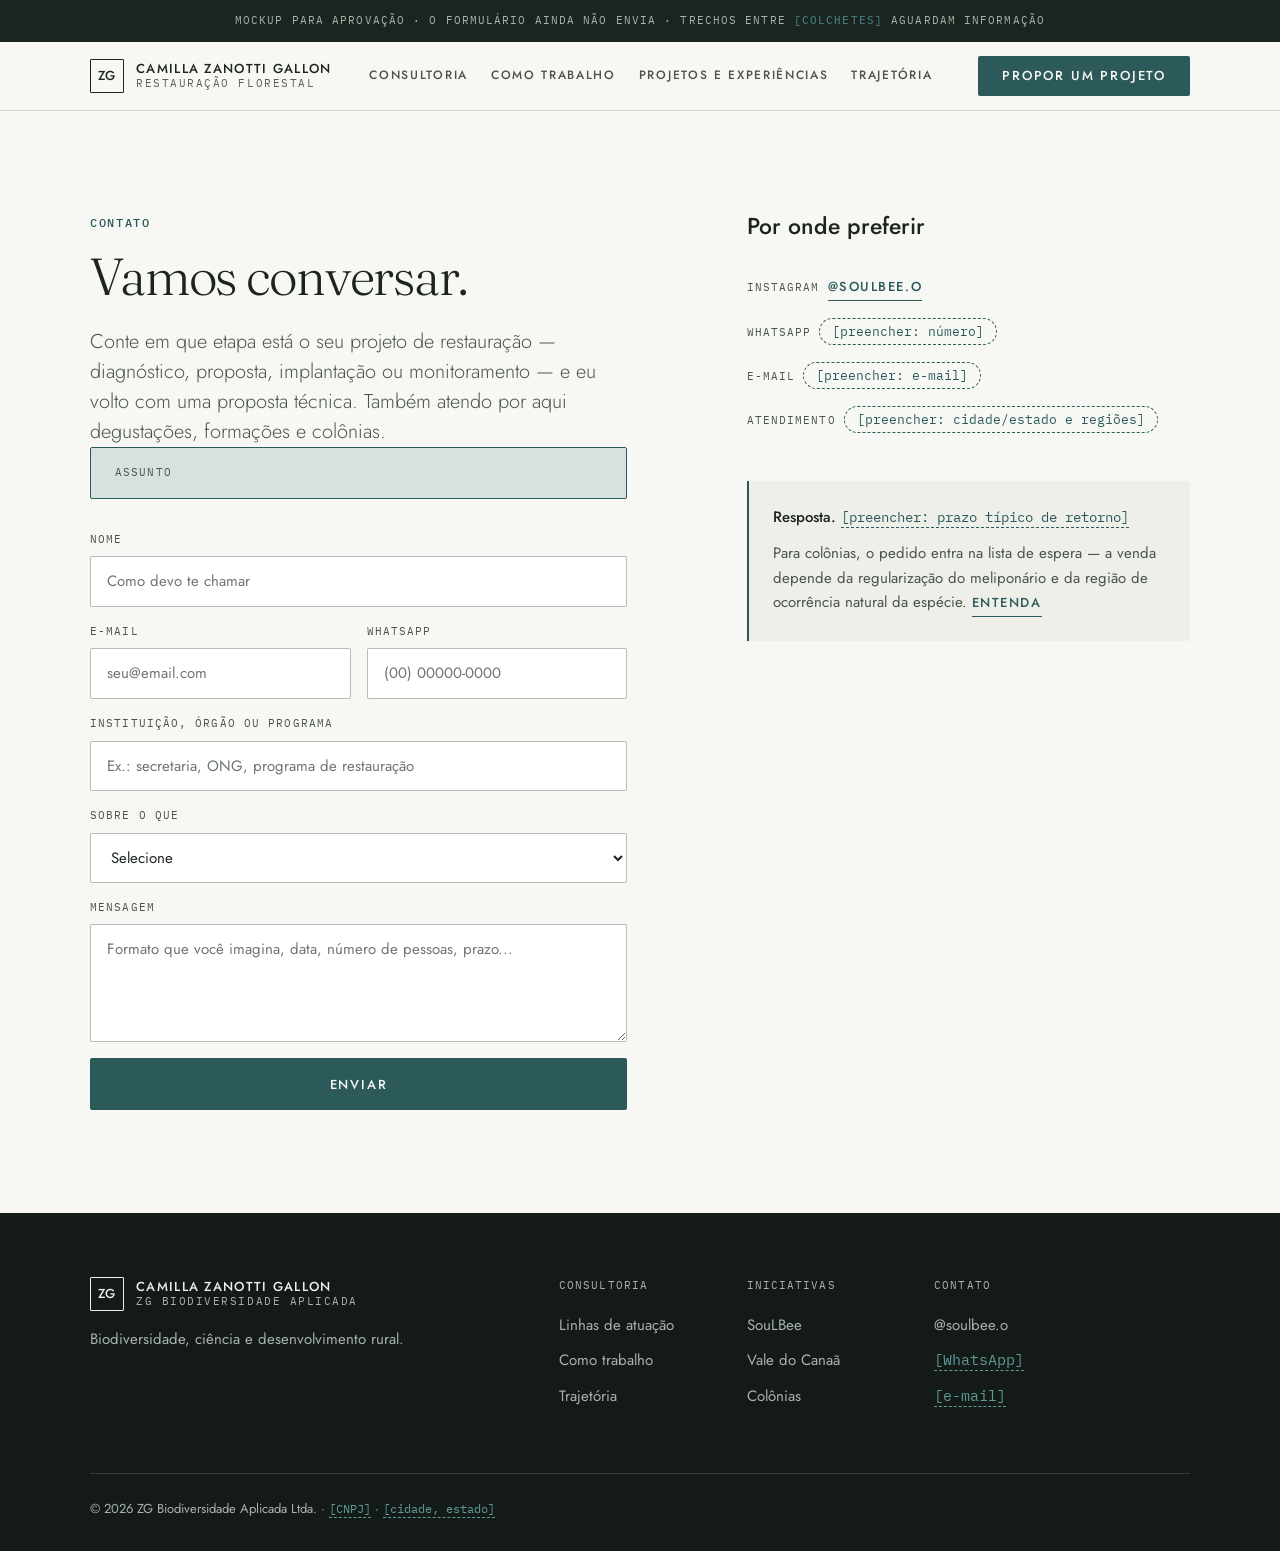
==== commit d88720b7: "Consultoria em restauracao florestal como objetivo principal O site deixa de rotear tres compradores" ====
--- a/contato.html
+++ b/contato.html
@@ -32,21 +32,23 @@
 
 <span class="sentinela" id="sentinela" aria-hidden="true"></span>
 
-<header class="hdr" id="hdr">
+<header class="hdr" id="hdr" data-marca="zg">
   <div class="container hdr-in">
     <a class="wm" href="index.html" aria-label="Camilla Zanotti Gallon, início">
       <span class="wm-sig" aria-hidden="true">ZG</span>
       <span class="wm-txt">
         <b>Camilla Zanotti Gallon</b>
-        <span>ZG Biodiversidade Aplicada</span>
+        <span>Restauração florestal</span>
       </span>
     </a>
     <nav class="hdr-nav" aria-label="Navegação principal">
-      <a href="index.html">Início</a>
-      <a href="experiencias.html">Experiências</a>
-      <a href="meliponicultura.html">Meliponicultura</a>
-      <a href="contato.html">Contato</a>
+      <a href="index.html#consultoria">Consultoria</a>
+      <a href="index.html#metodo">Como trabalho</a>
+      <a href="projetos.html">Projetos e experiências</a>
+      <a href="index.html#trajetoria">Trajetória</a>
     </nav>
+    <a class="btn btn-1 hdr-cta" href="contato.html?oferta=restauracao"
+       style="min-height:40px;padding:0 var(--s-5)">Propor um projeto</a>
     <button class="burger" id="burger" aria-expanded="false" aria-controls="menu">
       Menu <span class="burger-x" aria-hidden="true"></span>
     </button>
@@ -54,12 +56,13 @@
   <span class="hdr-fio" aria-hidden="true"></span>
 </header>
 
-<div class="menu" id="menu" hidden>
+<div class="menu" id="menu" hidden data-marca="zg">
   <button class="menu-fechar" id="menu-fechar">Fechar</button>
-  <a href="index.html">Início</a>
-  <a href="experiencias.html">Experiências</a>
-  <a href="meliponicultura.html">Meliponicultura</a>
-  <a href="contato.html">Contato</a>
+  <a href="index.html#consultoria">Consultoria</a>
+  <a href="index.html#metodo">Como trabalho</a>
+  <a href="projetos.html">Projetos e experiências</a>
+  <a href="index.html#trajetoria">Trajetória</a>
+  <a href="contato.html?oferta=restauracao">Propor um projeto</a>
 </div>
 
 <main id="conteudo">
@@ -72,8 +75,9 @@
         <span class="eyebrow">Contato</span>
         <h1 style="margin-top:var(--s-4)">Vamos conversar.</h1>
         <p class="lead" style="margin-top:var(--s-5)">
-          Projeto, degustação, formação ou colônias — conte o que você precisa e
-          eu volto com a proposta.
+          Conte em que etapa está o seu projeto de restauração — diagnóstico,
+          proposta, implantação ou monitoramento — e eu volto com uma proposta
+          técnica. Também atendo por aqui degustações, formações e colônias.
         </p>
 
         <!-- preenchido pelo JS a partir de ?oferta= -->
@@ -98,13 +102,22 @@
             </div>
           </div>
           <div class="campo">
-            <label for="ct-org">Empresa ou instituição</label>
-            <input id="ct-org" name="organizacao" type="text" placeholder="Opcional">
+            <label for="ct-org">Instituição, órgão ou programa</label>
+            <input id="ct-org" name="organizacao" type="text" placeholder="Ex.: secretaria, ONG, programa de restauração">
           </div>
           <div class="campo">
             <label for="campo-assunto">Sobre o que</label>
             <select id="campo-assunto" name="assunto">
               <option value="">Selecione</option>
+              <optgroup label="Consultoria em restauração florestal">
+                <option>Projeto de restauração florestal</option>
+                <option>Restauração — diagnóstico e planejamento de áreas</option>
+                <option>Restauração — desenho de projetos e programas</option>
+                <option>Restauração — polinizadores e biodiversidade funcional</option>
+                <option>Restauração — monitoramento e indicadores</option>
+                <option>Restauração — capacitação de equipes e comunidades</option>
+              </optgroup>
+              <optgroup label="Projetos e experiências">
               <option>Degustação guiada para equipes e eventos</option>
               <option>Harmonização de méis</option>
               <option>Curadoria e análise sensorial de méis</option>
@@ -113,7 +126,7 @@
               <option>Formação em meliponicultura — manejo</option>
               <option>Formação em análise sensorial de méis</option>
               <option>Lista de espera — colônias de abelhas nativas</option>
-              <option>Projetos e consultoria técnica</option>
+              </optgroup>
               <option>Outro assunto</option>
             </select>
           </div>
@@ -187,10 +200,10 @@
         <p>Biodiversidade, ciência e desenvolvimento rural.</p>
       </div>
       <div class="ft-col">
-        <h4>Atuação</h4>
+        <h4>Consultoria</h4>
         <ul>
-          <li><a href="index.html#frentes">Frentes</a></li>
-          <li><a href="index.html#educacao">Educação</a></li>
+          <li><a href="index.html#consultoria">Linhas de atuação</a></li>
+          <li><a href="index.html#metodo">Como trabalho</a></li>
           <li><a href="index.html#trajetoria">Trajetória</a></li>
         </ul>
       </div>
--- a/css/site.css
+++ b/css/site.css
@@ -560,6 +560,56 @@
 .oferta-preco small{ font-family:var(--f-mono); font-size:var(--fs-mono); letter-spacing:.1em; text-transform:uppercase; color:var(--tx-2) }
 .oferta .btn{ margin-top:auto; align-self:stretch }
 
+/* quinta oferta sozinha ocupa a linha inteira */
+.ofertas>.oferta:last-child:nth-child(odd){ grid-column:1 / -1 }
+
+/* ============================================================
+   == SB:CSS:SUCESSAO == diagrama da sucessão ecológica
+   Os rótulos ficam em HTML, não dentro do SVG: texto em SVG
+   escalonado vira ilegível a 375px.
+   ============================================================ */
+.sucessao{ margin-top:var(--s-7) }
+.sucessao svg{ width:100%; height:auto; color:var(--tx-1) }
+.sucessao-leg{
+  display:grid; grid-template-columns:repeat(3,1fr); gap:var(--s-5);
+  margin-top:var(--s-4); border-top:1px solid var(--ln); padding-top:var(--s-4);
+}
+.sucessao-leg b{ font-family:var(--f-mono); font-size:var(--fs-200); color:var(--tx-ac); display:block; margin-bottom:var(--s-2) }
+.sucessao-leg p{ font-size:var(--fs-300); color:var(--tx-2) }
+
+/* etapas do método com descrição */
+.trilho-p p{ font-size:var(--fs-200); color:var(--tx-2); margin-top:var(--s-2); max-width:28ch }
+.trilho-p span{ font-weight:500 }
+
+/* ============================================================
+   == SB:CSS:CASES == projetos e experiências
+   Cada case responde: o que isto diz sobre a consultoria?
+   ============================================================ */
+.cases{ display:grid; grid-template-columns:repeat(2,1fr); gap:var(--s-6) }
+.case{
+  display:grid; grid-template-columns:minmax(0,5fr) minmax(0,7fr); gap:var(--s-5);
+  border:1px solid var(--ln); border-radius:var(--r-1); background:var(--sf-raised);
+  padding:var(--s-5); min-width:0;
+}
+.case-destaque{ grid-column:1 / -1 }
+.case h3{ font-family:var(--f-display); font-weight:300; font-size:var(--fs-700); margin:var(--s-3) 0 }
+.case p{ color:var(--tx-2); font-size:var(--fs-300) }
+.case-prova{
+  margin-top:var(--s-4); padding-top:var(--s-3); border-top:1px solid var(--ln);
+  font-size:var(--fs-300);
+}
+.case-prova .mono-caps{ color:var(--tx-ac); display:block; margin-bottom:var(--s-1) }
+.case .lnk{ margin-top:var(--s-4) }
+.case-corpo{ display:flex; flex-direction:column; min-width:0 }
+
+/* faixa que avisa que a página é um case do portfólio */
+.case-faixa{ background:var(--sf-sunken); border-bottom:1px solid var(--ln); color:var(--tx-2) }
+.case-faixa .container{
+  display:flex; flex-wrap:wrap; align-items:baseline; gap:var(--s-2) var(--s-4);
+  padding-block:var(--s-3); font-size:var(--fs-200);
+}
+.case-faixa .mono-caps{ color:var(--tx-ac) }
+
 /* ============================================================
    == SB:CSS:MOLDURA ==
    Moldura rotulada + marcas de corte + ilustração-fantasma lê
@@ -748,6 +798,9 @@
   #site .ft-col{ grid-column:span 4 }
 }
 @media (max-width:860px){
+  .cases{ grid-template-columns:1fr }
+  .case{ grid-template-columns:1fr }
+  .sucessao-leg{ grid-template-columns:1fr }
   #site.js .hdr-nav{ display:none }
   #site.js .burger{ display:inline-flex }
   .hdr-nav{ flex-wrap:wrap; justify-content:flex-end; row-gap:var(--s-1) }
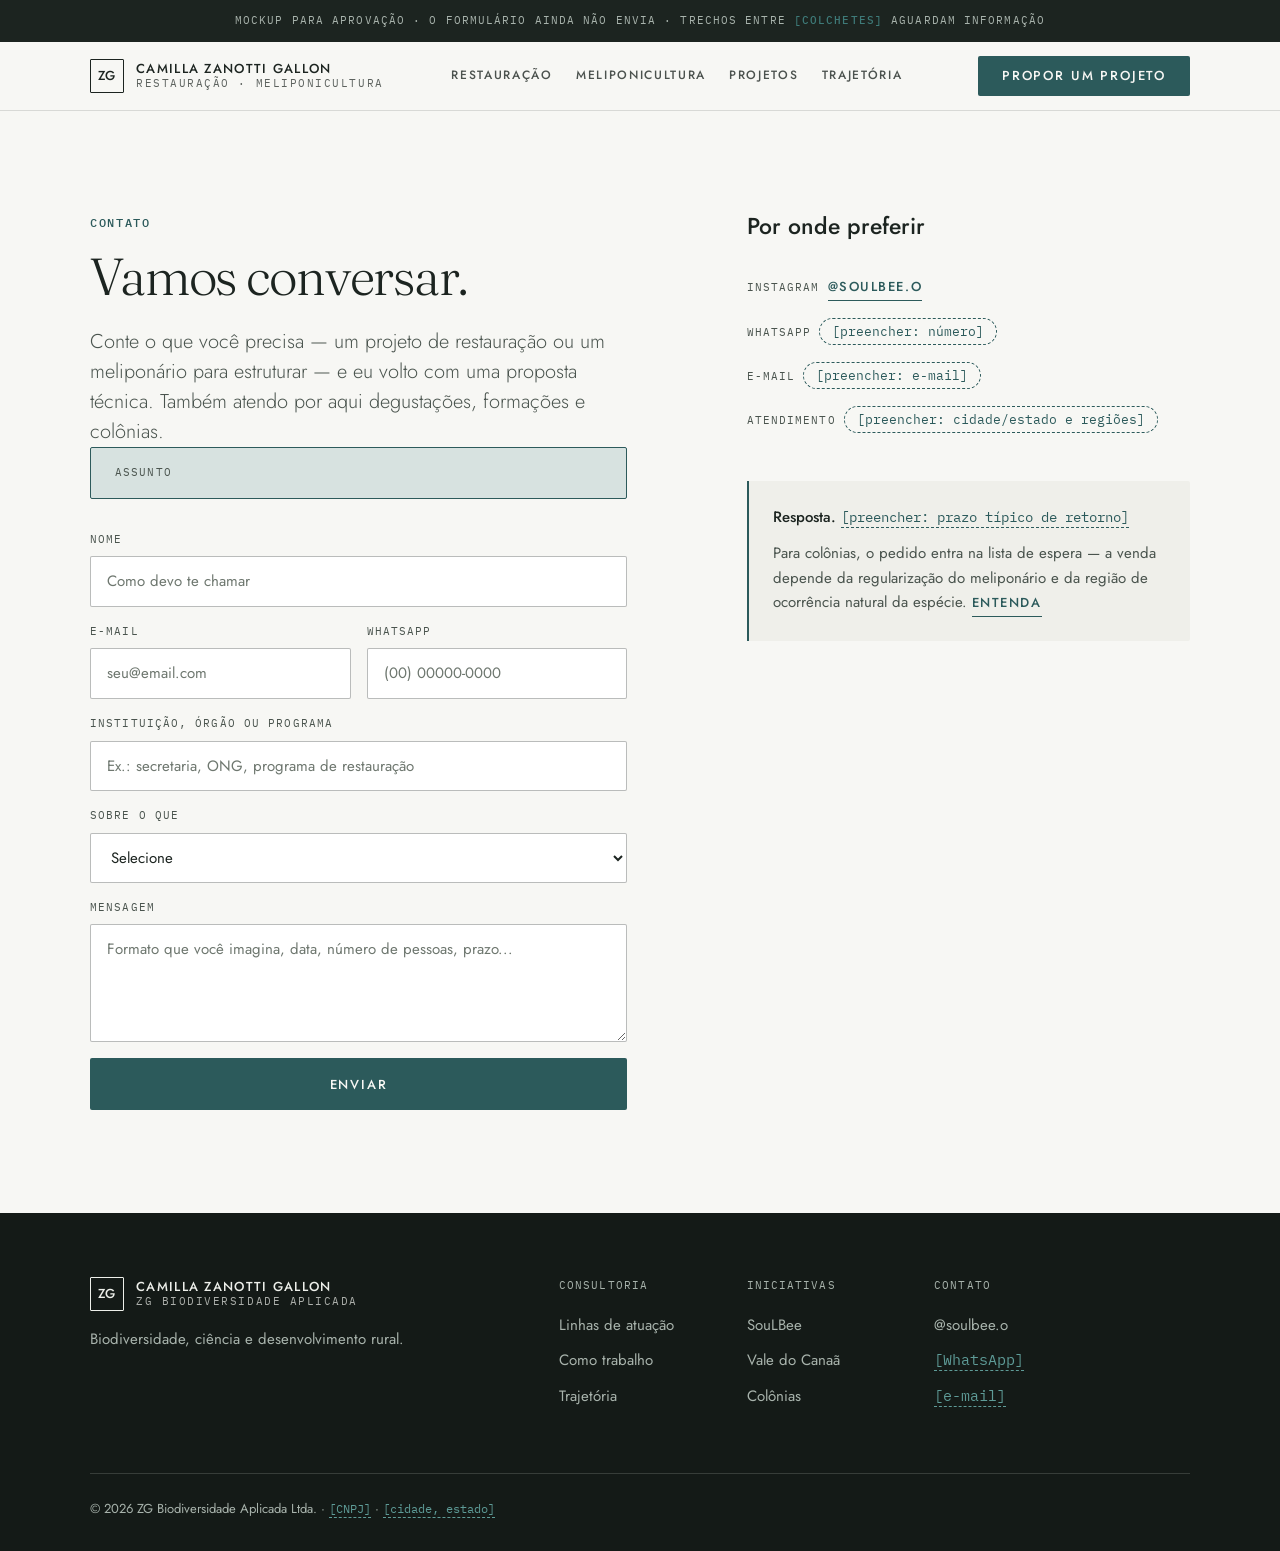
==== commit 36ae97c7: "Empreendedorismo na meliponicultura como segundo objetivo principal O site passa a ter duas consulto" ====
--- a/contato.html
+++ b/contato.html
@@ -38,13 +38,13 @@
       <span class="wm-sig" aria-hidden="true">ZG</span>
       <span class="wm-txt">
         <b>Camilla Zanotti Gallon</b>
-        <span>Restauração florestal</span>
+        <span>Restauração · Meliponicultura</span>
       </span>
     </a>
     <nav class="hdr-nav" aria-label="Navegação principal">
-      <a href="index.html#consultoria">Consultoria</a>
-      <a href="index.html#metodo">Como trabalho</a>
-      <a href="projetos.html">Projetos e experiências</a>
+      <a href="index.html#consultoria">Restauração</a>
+      <a href="meliponicultura.html">Meliponicultura</a>
+      <a href="projetos.html">Projetos</a>
       <a href="index.html#trajetoria">Trajetória</a>
     </nav>
     <a class="btn btn-1 hdr-cta" href="contato.html?oferta=restauracao"
@@ -58,8 +58,8 @@
 
 <div class="menu" id="menu" hidden data-marca="zg">
   <button class="menu-fechar" id="menu-fechar">Fechar</button>
-  <a href="index.html#consultoria">Consultoria</a>
-  <a href="index.html#metodo">Como trabalho</a>
+  <a href="index.html#consultoria">Restauração</a>
+  <a href="meliponicultura.html">Meliponicultura</a>
   <a href="projetos.html">Projetos e experiências</a>
   <a href="index.html#trajetoria">Trajetória</a>
   <a href="contato.html?oferta=restauracao">Propor um projeto</a>
@@ -75,9 +75,9 @@
         <span class="eyebrow">Contato</span>
         <h1 style="margin-top:var(--s-4)">Vamos conversar.</h1>
         <p class="lead" style="margin-top:var(--s-5)">
-          Conte em que etapa está o seu projeto de restauração — diagnóstico,
-          proposta, implantação ou monitoramento — e eu volto com uma proposta
-          técnica. Também atendo por aqui degustações, formações e colônias.
+          Conte o que você precisa — um projeto de restauração ou um
+          meliponário para estruturar — e eu volto com uma proposta técnica.
+          Também atendo por aqui degustações, formações e colônias.
         </p>
 
         <!-- preenchido pelo JS a partir de ?oferta= -->
@@ -117,15 +117,22 @@
                 <option>Restauração — monitoramento e indicadores</option>
                 <option>Restauração — capacitação de equipes e comunidades</option>
               </optgroup>
-              <optgroup label="Projetos e experiências">
-              <option>Degustação guiada para equipes e eventos</option>
-              <option>Harmonização de méis</option>
-              <option>Curadoria e análise sensorial de méis</option>
-              <option>Participação como jurada em concursos</option>
-              <option>Formação em meliponicultura — introdução</option>
-              <option>Formação em meliponicultura — manejo</option>
-              <option>Formação em análise sensorial de méis</option>
-              <option>Lista de espera — colônias de abelhas nativas</option>
+              <optgroup label="Empreendedorismo na meliponicultura">
+                <option>Empreendedorismo na meliponicultura</option>
+                <option>Meliponicultura — viabilidade e plano de negócio</option>
+                <option>Meliponicultura — espécies e região de ocorrência</option>
+                <option>Meliponicultura — caminho da regularização</option>
+                <option>Meliponicultura — produto, mercado e preço</option>
+                <option>Formação em meliponicultura — introdução</option>
+                <option>Formação em meliponicultura — manejo</option>
+                <option>Formação em análise sensorial de méis</option>
+                <option>Lista de espera — colônias de abelhas nativas</option>
+              </optgroup>
+              <optgroup label="Experiências SouLBee">
+                <option>Degustação guiada para equipes e eventos</option>
+                <option>Harmonização de méis</option>
+                <option>Curadoria e análise sensorial de méis</option>
+                <option>Participação como jurada em concursos</option>
               </optgroup>
               <option>Outro assunto</option>
             </select>
--- a/css/site.css
+++ b/css/site.css
@@ -440,6 +440,9 @@
   display:grid; grid-template-columns:repeat(3,1fr);
   gap:var(--s-4); margin-top:var(--s-6); align-items:stretch;
 }
+/* hero com duas frentes: duas portas lado a lado */
+.portas-2{ grid-template-columns:repeat(2,1fr) }
+
 .porta{
   display:flex; flex-direction:column; gap:var(--s-2);
   padding:var(--s-5); min-height:104px;
